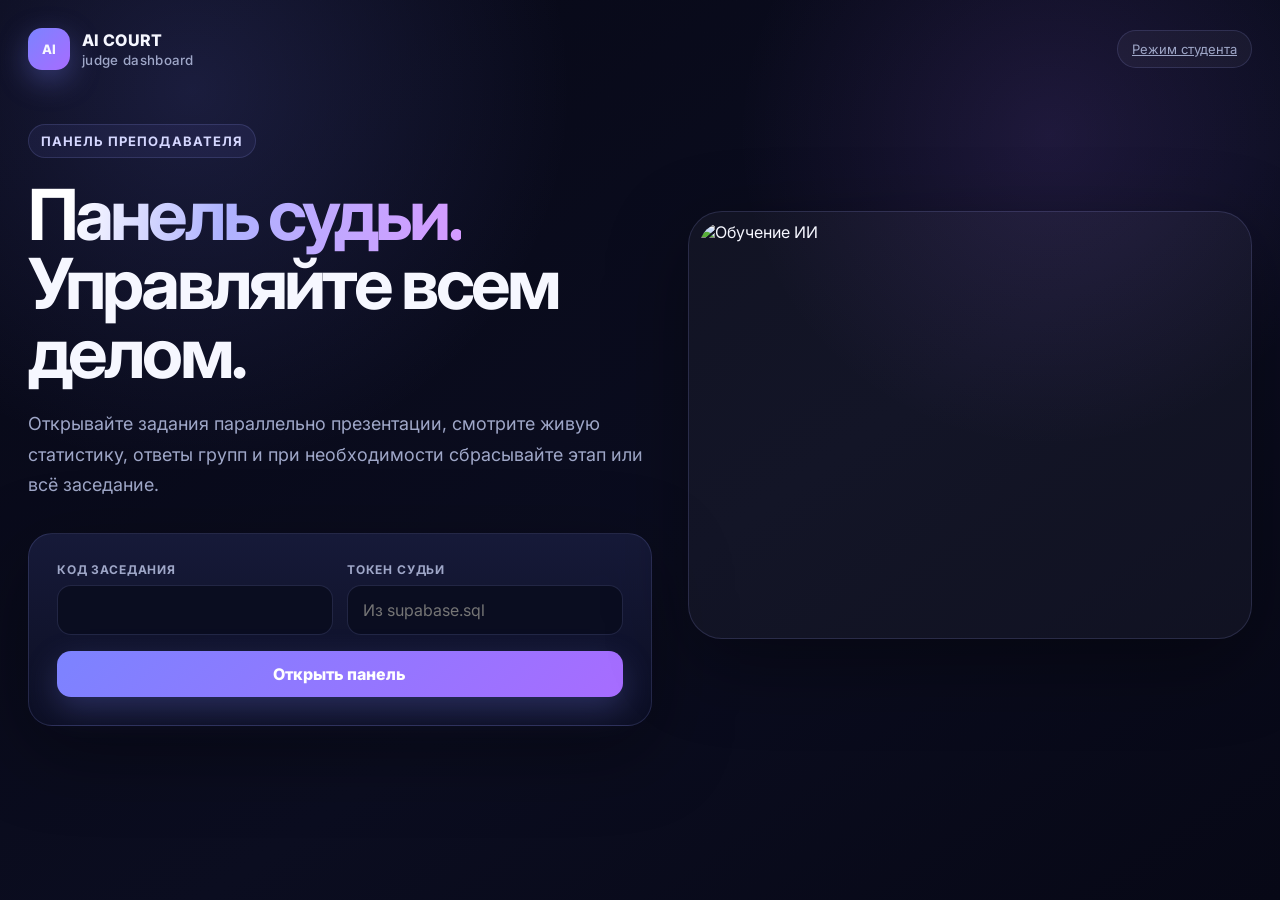
==== teacher.html @ 3c15d8c2 "Add files via upload" ====
<!doctype html><html lang="ru"><head><meta charset="utf-8"><meta name="viewport" content="width=device-width,initial-scale=1"><meta name="theme-color" content="#070816"><title>AI Court — Панель судьи</title><link rel="stylesheet" href="styles.css"><link rel="icon" href="assets/favicon.svg"></head><body>
<main id="teacherLanding" class="app-shell"><header class="topbar"><div class="brand"><div class="brand-mark"></div><div>AI COURT<small>judge dashboard</small></div></div><a class="status-pill" href="index.html">Режим студента</a></header><section class="hero" style="min-height:70vh"><div><div class="eyebrow">Панель преподавателя</div><h1><span class="gradient-text">Панель судьи.</span><br>Управляйте всем делом.</h1><p>Открывайте задания параллельно презентации, смотрите живую статистику, ответы групп и при необходимости сбрасывайте этап или всё заседание.</p><form id="teacherLogin" class="card join-card"><div class="form-grid"><div class="field"><label>Код заседания</label><input id="teacherCode" class="input" required></div><div class="field"><label>Токен судьи</label><input id="teacherToken" class="input" type="password" placeholder="Из supabase.sql"></div></div><button class="btn btn-primary btn-wide" style="margin-top:16px">Открыть панель</button></form></div><div class="hero-visual"><div class="hero-card"><img src="assets/training-loop.gif" alt="Обучение ИИ"></div></div></section></main>

<main id="teacherApp" class="teacher-shell hidden"><header class="topbar"><div class="brand"><div class="brand-mark"></div><div>ПАНЕЛЬ СУДЬИ<small>case control center</small></div></div><div class="status-pill live">CASE <span id="caseCode">—</span></div></header><div class="teacher-grid">
<aside class="card teacher-sidebar"><div style="font-size:12px;color:var(--muted);text-transform:uppercase;letter-spacing:.08em;margin-bottom:10px">Этапы урока</div><div id="activityNav" class="activity-nav"></div></aside>
<section class="teacher-main"><div class="metric-row"><div class="card metric"><span>Подключено</span><b id="joinedCount">0</b></div><div class="card metric"><span>Ответили сейчас</span><b id="answeredCount">0</b></div><div class="card metric"><span>Текущий этап</span><b id="currentActivity" style="font-size:20px">—</b></div><div class="card metric"><span>Режим</span><b style="font-size:20px;color:var(--green)">LIVE</b></div></div>
<div class="card dashboard-card"><h2>Управление</h2><div class="toolbar"><button id="resetActivity" class="btn btn-ghost">Сбросить текущий этап</button><button id="resetProgress" class="btn btn-ghost">Начать урок заново, сохранив группы</button><button id="exportCsv" class="btn btn-success">Экспорт CSV</button></div></div>
<div class="card dashboard-card"><h2>Группы и закреплённые роли</h2><div class="toolbar" style="margin-bottom:16px"><div class="field" style="min-width:150px"><label>Количество групп</label><input id="groupCountInput" class="input" type="number" min="1" max="10" value="6"></div><div class="field" style="min-width:170px"><label>Максимум в группе</label><select id="groupSizeInput" class="select"><option value="3">3 человека</option><option value="4" selected>4 человека</option></select></div><div style="align-self:end"><button id="saveGroupSettings" class="btn btn-ghost">Применить до входа студентов</button></div></div><div id="groupsGrid" class="groups-grid"></div></div>
<div class="card dashboard-card"><h2>Статистика текущего этапа</h2><div id="statsRoot"></div></div>
<div class="card dashboard-card"><h2>Короткие ответы студентов</h2><div id="feed" class="feed"></div></div>
<div class="card dashboard-card danger-zone"><h2>Аварийный сброс</h2><p style="color:var(--muted)">Удаляет участников, группы, роли и все ответы. Используйте только если хотите начать заседание с полностью чистого состояния.</p><button id="fullReset" class="btn btn-danger">Полный сброс заседания</button></div>
</section></div></main>
<div id="resetModal" class="modal hidden"><div class="card modal-box"><h2>Полный сброс заседания</h2><p style="color:var(--muted);line-height:1.6">Будут удалены все участники, закреплённые роли и ответы. Для подтверждения введите <b style="color:#fff">СБРОСИТЬ</b>.</p><input id="fullResetConfirm" class="input" placeholder="СБРОСИТЬ"><div class="toolbar" style="margin-top:14px"><button id="fullResetCancel" class="btn btn-ghost">Отмена</button><button id="fullResetDo" class="btn btn-danger" disabled>Удалить всё</button></div></div></div>
<script src="config.js"></script><script src="activities.js"></script><script type="module" src="teacher.js"></script></body></html>
---- styles.css ----
@import url('https://fonts.googleapis.com/css2?family=Inter:wght@400;500;600;700;800&family=JetBrains+Mono:wght@500;600&display=swap');

:root {
  --bg:#070816; --bg2:#0d1024; --surface:rgba(18,21,46,.82); --surface-solid:#11152f;
  --surface-2:#171b3b; --line:rgba(160,168,255,.16); --text:#f6f7ff; --muted:#9fa7c8;
  --blue:#7c83ff; --violet:#a76cff; --cyan:#53d8ff; --green:#4de0a6; --amber:#ffbf66; --red:#ff6b7e;
  --shadow:0 24px 80px rgba(0,0,0,.38); --radius:24px;
}
*{box-sizing:border-box}html{scroll-behavior:smooth}body{margin:0;font-family:Inter,system-ui,sans-serif;color:var(--text);background:
radial-gradient(circle at 15% 10%,rgba(124,131,255,.16),transparent 28%),
radial-gradient(circle at 82% 15%,rgba(167,108,255,.13),transparent 24%),
linear-gradient(145deg,var(--bg),#0b0d20 58%,#070816);min-height:100vh;overflow-x:hidden}
body:before{content:"";position:fixed;inset:0;pointer-events:none;opacity:.2;background-image:linear-gradient(rgba(255,255,255,.025) 1px,transparent 1px),linear-gradient(90deg,rgba(255,255,255,.025) 1px,transparent 1px);background-size:32px 32px;mask-image:linear-gradient(to bottom,#000,transparent 80%)}
button,input,textarea,select{font:inherit}.hidden{display:none!important}.app-shell{max-width:1440px;margin:auto;padding:28px}.topbar{display:flex;align-items:center;justify-content:space-between;gap:20px;margin-bottom:28px}.brand{display:flex;align-items:center;gap:12px;font-weight:800;letter-spacing:.02em}.brand-mark{width:42px;height:42px;border-radius:14px;background:linear-gradient(135deg,var(--blue),var(--violet));display:grid;place-items:center;box-shadow:0 10px 30px rgba(124,131,255,.35)}.brand-mark:before{content:"AI";font-size:13px;letter-spacing:-.03em}.brand small{display:block;color:var(--muted);font-weight:500;margin-top:2px}.status-pill{padding:10px 14px;border:1px solid var(--line);background:rgba(255,255,255,.04);border-radius:999px;color:var(--muted);font-size:13px}.status-pill.live{color:#c9ffe9;border-color:rgba(77,224,166,.25);background:rgba(77,224,166,.08)}
.hero{display:grid;grid-template-columns:1.05fr .95fr;gap:36px;align-items:center;min-height:calc(100vh - 130px);padding:26px 0 60px}.eyebrow{display:inline-flex;align-items:center;gap:8px;color:#d5d7ff;border:1px solid var(--line);background:rgba(124,131,255,.08);padding:8px 12px;border-radius:999px;font-size:13px;font-weight:700;text-transform:uppercase;letter-spacing:.08em}.hero h1{font-size:clamp(44px,5.5vw,78px);line-height:.98;margin:22px 0 22px;letter-spacing:-.055em}.gradient-text{background:linear-gradient(100deg,#fff 10%,#aeb3ff 45%,#d59aff);-webkit-background-clip:text;background-clip:text;color:transparent}.hero p{font-size:18px;line-height:1.7;color:var(--muted);max-width:700px}.hero-visual{position:relative}.hero-card{overflow:hidden;border:1px solid var(--line);border-radius:34px;background:rgba(255,255,255,.035);box-shadow:var(--shadow);padding:10px}.hero-card img{display:block;width:100%;aspect-ratio:4/3;object-fit:cover;border-radius:26px}.hero-float{position:absolute;padding:14px 16px;border-radius:18px;background:rgba(14,17,39,.9);border:1px solid var(--line);backdrop-filter:blur(18px);box-shadow:0 14px 45px rgba(0,0,0,.35)}.hero-float.a{left:-24px;bottom:38px}.hero-float.b{right:-16px;top:28px}.hero-float b{display:block;font-size:13px}.hero-float span{color:var(--muted);font-size:12px}
.card{border:1px solid var(--line);background:linear-gradient(180deg,rgba(24,28,61,.88),rgba(13,16,37,.86));backdrop-filter:blur(18px);border-radius:var(--radius);box-shadow:var(--shadow)}.join-card{padding:28px;margin-top:32px;max-width:720px}.form-grid{display:grid;grid-template-columns:1fr 1fr;gap:14px}.field{display:flex;flex-direction:column;gap:8px}.field.full{grid-column:1/-1}.field label{font-size:12px;color:var(--muted);font-weight:700;text-transform:uppercase;letter-spacing:.07em}.input,.select,.textarea{width:100%;border:1px solid var(--line);background:#0a0d20;color:var(--text);border-radius:14px;padding:14px 15px;outline:none;transition:.2s}.textarea{min-height:110px;resize:vertical}.input:focus,.select:focus,.textarea:focus{border-color:rgba(124,131,255,.7);box-shadow:0 0 0 4px rgba(124,131,255,.08)}.btn{border:0;color:#fff;cursor:pointer;border-radius:14px;padding:13px 18px;font-weight:800;transition:.2s;display:inline-flex;align-items:center;justify-content:center;gap:9px}.btn:hover{transform:translateY(-1px);filter:brightness(1.08)}.btn:active{transform:translateY(0)}.btn-primary{background:linear-gradient(135deg,var(--blue),var(--violet));box-shadow:0 12px 32px rgba(124,131,255,.25)}.btn-ghost{background:rgba(255,255,255,.06);border:1px solid var(--line)}.btn-danger{background:rgba(255,107,126,.12);border:1px solid rgba(255,107,126,.25);color:#ffbdc6}.btn-success{background:rgba(77,224,166,.12);border:1px solid rgba(77,224,166,.25);color:#baffdf}.btn-wide{width:100%}.notice{padding:13px 15px;border:1px solid rgba(255,191,102,.2);background:rgba(255,191,102,.07);color:#ffd7a0;border-radius:14px;font-size:13px;line-height:1.5;margin-top:14px}
.workspace{display:grid;grid-template-columns:280px minmax(0,1fr);gap:22px}.side{position:sticky;top:20px;height:max-content;padding:18px}.profile{padding:16px;border:1px solid var(--line);border-radius:18px;background:rgba(255,255,255,.035)}.profile-name{font-weight:800;font-size:17px}.meta{display:flex;flex-wrap:wrap;gap:8px;margin-top:11px}.tag{font-size:12px;padding:7px 9px;border-radius:999px;background:rgba(124,131,255,.1);color:#cfd2ff;border:1px solid rgba(124,131,255,.18)}.tag.role-prosecutor{background:rgba(255,107,126,.1);border-color:rgba(255,107,126,.18);color:#ffc2ca}.tag.role-defender{background:rgba(77,224,166,.1);border-color:rgba(77,224,166,.18);color:#baffdf}.tag.role-expert{background:rgba(83,216,255,.1);border-color:rgba(83,216,255,.18);color:#c5f3ff}.tag.role-secretary{background:rgba(255,191,102,.1);border-color:rgba(255,191,102,.18);color:#ffdcaa}.step-list{margin-top:16px;display:grid;gap:7px}.step{padding:10px 11px;color:var(--muted);border-radius:11px;font-size:12px;border:1px solid transparent}.step.active{color:#fff;background:rgba(124,131,255,.09);border-color:rgba(124,131,255,.14)}
.main-panel{padding:28px;min-height:72vh}.activity-kicker{color:#b8bdff;font-size:12px;font-weight:800;letter-spacing:.09em;text-transform:uppercase}.activity-title{font-size:clamp(30px,4vw,52px);line-height:1.05;margin:10px 0 12px;letter-spacing:-.04em}.activity-sub{color:var(--muted);font-size:17px;line-height:1.65;max-width:850px}.answer-grid{display:grid;grid-template-columns:repeat(2,minmax(0,1fr));gap:14px;margin-top:26px}.answer-btn{min-height:92px;text-align:left;border:1px solid var(--line);background:rgba(255,255,255,.035);color:#fff;border-radius:18px;padding:18px;cursor:pointer;font-weight:700;transition:.18s}.answer-btn:hover{border-color:rgba(124,131,255,.5);background:rgba(124,131,255,.08);transform:translateY(-2px)}.answer-btn.selected{border-color:#9398ff;background:linear-gradient(135deg,rgba(124,131,255,.18),rgba(167,108,255,.15));box-shadow:0 0 0 3px rgba(124,131,255,.07)}.code-grid{display:grid;grid-template-columns:1fr 1fr;gap:16px;margin-top:24px}.code-panel{padding:20px;border-radius:20px;background:#080b18;border:1px solid var(--line)}.code-panel h3{margin:0 0 13px}.code-panel pre{overflow:auto;white-space:pre-wrap;font-family:"JetBrains Mono",monospace;font-size:14px;line-height:1.65;color:#dae0ff}.role-prompt{margin-top:24px;padding:22px;border-radius:20px;border:1px solid var(--line);background:rgba(255,255,255,.035)}.role-prompt strong{font-size:18px}.role-prompt p{color:var(--muted);line-height:1.6}.court-layout{display:grid;grid-template-columns:1fr 1fr;gap:15px;margin-top:22px}.argument-card{padding:18px;border-radius:18px;border:1px solid var(--line);background:rgba(255,255,255,.035)}.argument-card .who{font-size:11px;letter-spacing:.08em;text-transform:uppercase;color:var(--muted);font-weight:800}.argument-card p{margin-bottom:0;line-height:1.55}.success-panel{padding:24px;margin-top:22px;text-align:center;border-radius:20px;border:1px solid rgba(77,224,166,.22);background:rgba(77,224,166,.07)}.waiting-orb{width:90px;height:90px;margin:32px auto;border-radius:50%;background:radial-gradient(circle at 35% 30%,#fff,rgba(83,216,255,.8) 10%,rgba(124,131,255,.6) 35%,rgba(167,108,255,.16) 65%,transparent 70%);filter:drop-shadow(0 0 32px rgba(124,131,255,.35));animation:pulse 2.8s ease-in-out infinite}@keyframes pulse{50%{transform:scale(1.08);filter:drop-shadow(0 0 48px rgba(167,108,255,.52))}}
.teacher-shell{max-width:1600px;margin:auto;padding:24px}.teacher-grid{display:grid;grid-template-columns:300px minmax(0,1fr);gap:20px}.teacher-sidebar{padding:18px;position:sticky;top:18px;height:calc(100vh - 36px);overflow:auto}.teacher-main{display:grid;gap:20px}.metric-row{display:grid;grid-template-columns:repeat(4,1fr);gap:14px}.metric{padding:18px}.metric span{display:block;color:var(--muted);font-size:12px;text-transform:uppercase;letter-spacing:.07em}.metric b{display:block;font-size:30px;margin-top:7px}.dashboard-card{padding:22px}.dashboard-card h2{margin:0 0 16px;font-size:20px}.activity-nav{display:grid;gap:7px}.activity-nav button{text-align:left;border:1px solid transparent;background:transparent;color:var(--muted);padding:10px;border-radius:12px;cursor:pointer}.activity-nav button:hover{background:rgba(255,255,255,.04);color:#fff}.activity-nav button.current{background:rgba(124,131,255,.1);border-color:rgba(124,131,255,.18);color:#fff}.activity-nav small{display:block;color:#646c91;margin-top:3px}.toolbar{display:flex;flex-wrap:wrap;gap:10px}.groups-grid{display:grid;grid-template-columns:repeat(auto-fill,minmax(250px,1fr));gap:13px}.group-card{padding:16px;border:1px solid var(--line);border-radius:17px;background:rgba(255,255,255,.03)}.group-card h3{margin:0 0 10px}.member{display:flex;justify-content:space-between;gap:9px;padding:8px 0;border-top:1px solid rgba(255,255,255,.055);font-size:13px}.member:first-of-type{border-top:0}.member span:last-child{color:var(--muted);font-size:11px}.chart-row{display:grid;grid-template-columns:190px 1fr 55px;gap:10px;align-items:center;margin:10px 0}.chart-label{font-size:12px;color:#dfe1f4}.bar{height:14px;border-radius:999px;background:#090c1b;overflow:hidden;border:1px solid rgba(255,255,255,.06)}.bar > i{display:block;height:100%;border-radius:inherit;background:linear-gradient(90deg,var(--blue),var(--violet));transition:width .35s}.chart-value{text-align:right;color:var(--muted);font-size:12px}.feed{display:grid;gap:9px}.feed-item{padding:12px 13px;border-radius:13px;border:1px solid var(--line);background:rgba(255,255,255,.03);font-size:13px;line-height:1.5}.feed-item b{color:#cfd3ff}.danger-zone{border-color:rgba(255,107,126,.2);background:linear-gradient(180deg,rgba(255,107,126,.04),rgba(13,16,37,.8))}.modal{position:fixed;inset:0;background:rgba(3,4,12,.78);backdrop-filter:blur(8px);z-index:50;display:grid;place-items:center;padding:20px}.modal-box{width:min(560px,100%);padding:26px}.modal-box h2{margin-top:0}.gif-strip{display:grid;grid-template-columns:1fr 1fr;gap:14px;margin-top:20px}.gif-card{overflow:hidden;border-radius:18px;border:1px solid var(--line);position:relative}.gif-card img{width:100%;display:block}.gif-card span{position:absolute;left:12px;bottom:12px;padding:7px 9px;border-radius:10px;background:rgba(5,7,20,.72);backdrop-filter:blur(10px);font-size:11px;font-weight:700}.toast{position:fixed;right:20px;bottom:20px;padding:12px 15px;border-radius:13px;background:#171b3b;border:1px solid var(--line);box-shadow:var(--shadow);z-index:100;max-width:360px}.empty{text-align:center;padding:40px;color:var(--muted)}
@media(max-width:900px){.app-shell,.teacher-shell{padding:16px}.hero{grid-template-columns:1fr;min-height:auto}.hero-visual{order:-1}.hero h1{font-size:48px}.hero-float{display:none}.workspace,.teacher-grid{grid-template-columns:1fr}.side,.teacher-sidebar{position:static;height:auto}.step-list{display:none}.answer-grid,.code-grid,.court-layout,.gif-strip{grid-template-columns:1fr}.metric-row{grid-template-columns:1fr 1fr}.form-grid{grid-template-columns:1fr}.field.full{grid-column:auto}.teacher-sidebar{max-height:none}.chart-row{grid-template-columns:120px 1fr 42px}.topbar{align-items:flex-start}.status-pill{display:none}}
@media(max-width:520px){.hero h1{font-size:39px}.metric-row{grid-template-columns:1fr}.main-panel{padding:20px}.activity-title{font-size:34px}.app-shell{padding:12px}.hero-card{border-radius:24px}.answer-btn{min-height:76px}}
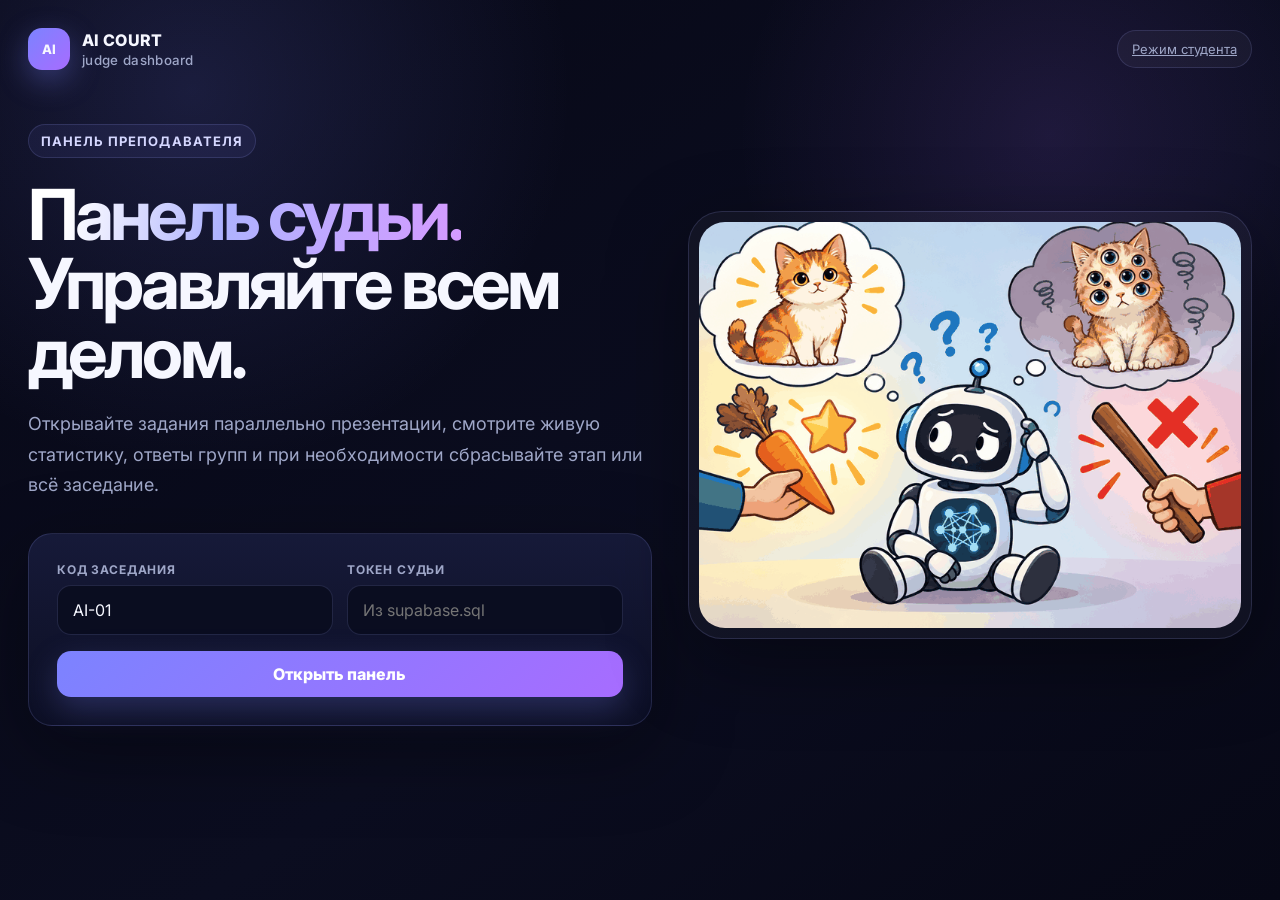
==== commit f082988a: "Add files via upload" ====
--- a/teacher.html
+++ b/teacher.html
@@ -11,4 +11,4 @@
 <div class="card dashboard-card danger-zone"><h2>Аварийный сброс</h2><p style="color:var(--muted)">Удаляет участников, группы, роли и все ответы. Используйте только если хотите начать заседание с полностью чистого состояния.</p><button id="fullReset" class="btn btn-danger">Полный сброс заседания</button></div>
 </section></div></main>
 <div id="resetModal" class="modal hidden"><div class="card modal-box"><h2>Полный сброс заседания</h2><p style="color:var(--muted);line-height:1.6">Будут удалены все участники, закреплённые роли и ответы. Для подтверждения введите <b style="color:#fff">СБРОСИТЬ</b>.</p><input id="fullResetConfirm" class="input" placeholder="СБРОСИТЬ"><div class="toolbar" style="margin-top:14px"><button id="fullResetCancel" class="btn btn-ghost">Отмена</button><button id="fullResetDo" class="btn btn-danger" disabled>Удалить всё</button></div></div></div>
-<script src="config.js"></script><script src="activities.js"></script><script type="module" src="teacher.js"></script></body></html>
+<script src="config.js"></script><script src="activities.js"></script><script src="core.js"></script><script src="teacher.js"></script></body></html>
